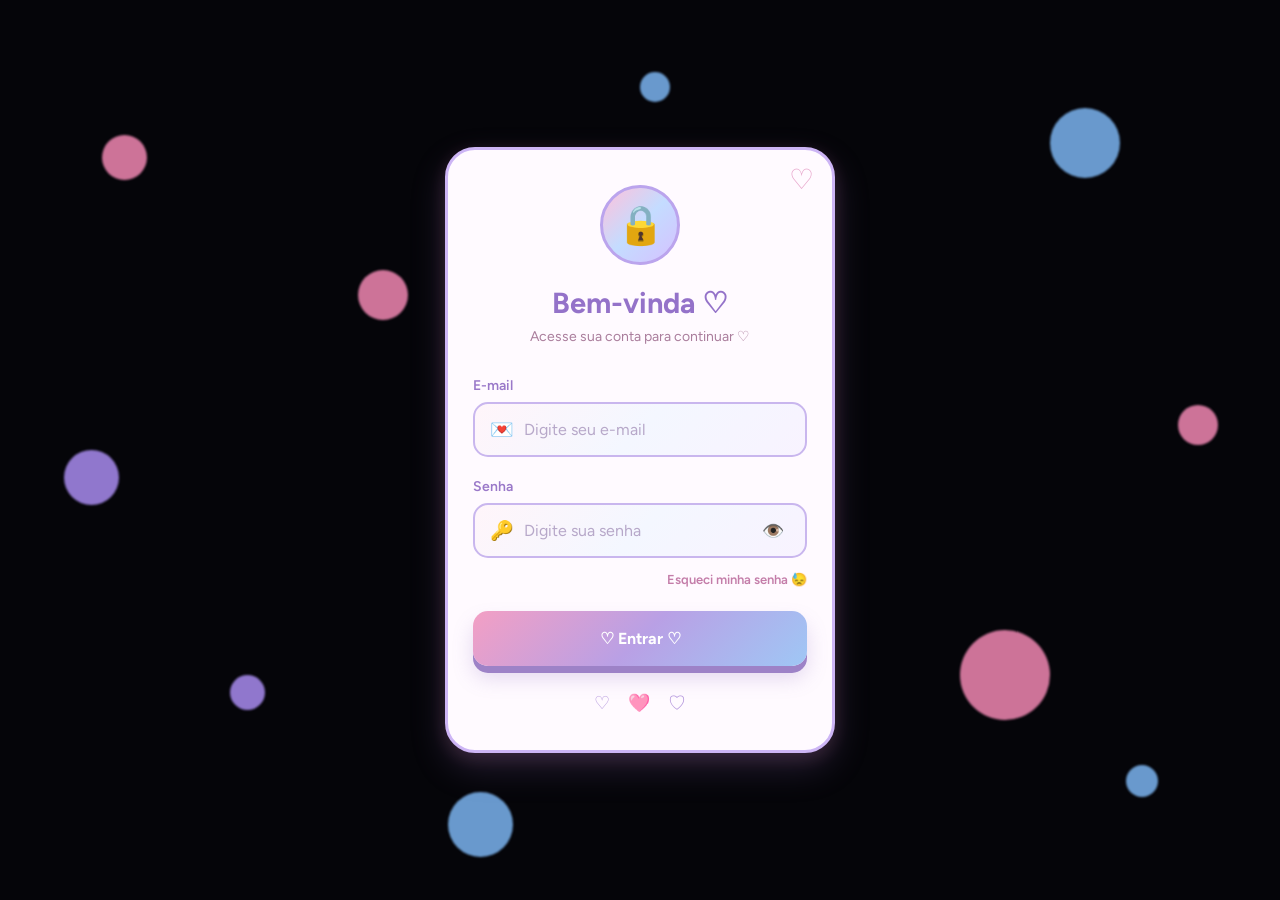
==== meu site -lívia-lucas/home/index.html @ 5943e076 "Add files via upload" ====
<!DOCTYPE html>
<html lang="pt-br">

<head>
    <meta charset="UTF-8">

    <meta name="viewport" content="width=device-width, initial-scale=1.0">

    <title>Login ♡</title>

    <link rel="stylesheet" href="style.css">
</head>

<body>

    <!-- FUNDO -->
    <div class="bolinhas">

        <span class="bolinha rosa"></span>
        <span class="bolinha azul"></span>
        <span class="bolinha roxa"></span>
        <span class="bolinha rosa"></span>
        <span class="bolinha azul"></span>
        <span class="bolinha roxa"></span>
        <span class="bolinha rosa"></span>
        <span class="bolinha azul"></span>
        <span class="bolinha roxa"></span>
        <span class="bolinha rosa"></span>
        <span class="bolinha azul"></span>
        <span class="bolinha roxa"></span>

    </div>


    <!-- LOGIN -->
    <div class="login-container">

        <div class="login-card">

            <div class="coracao">
                ♡
            </div>


            <div class="logo">
                🔒
            </div>


            <div class="icone">

                <h1>
                    Bem-vinda ♡
                </h1>

                <p>
                    Acesse sua conta para continuar ♡
                </p>

            </div>


            <form id="login">

                <!-- E-MAIL -->
                <div class="input-grupo">

                    <label for="email">
                        E-mail
                    </label>

                    <div class="input-box">

                        <span>💌</span>

                        <input
                            type="email"
                            id="email"
                            placeholder="Digite seu e-mail"
                        >

                    </div>

                </div>


                <!-- SENHA -->
                <div class="input-grupo">

                    <label for="senha">
                        Senha
                    </label>

                    <div class="input-box">

                        <span>🔑</span>

                        <input
                            type="password"
                            id="senha"
                            placeholder="Digite sua senha"
                        >

                        <button
                            type="button"
                            id="togglepass"
                            aria-label="Mostrar senha"
                        >
                            👁️
                        </button>

                    </div>

                </div>


                <!-- ESQUECI -->
                <a
                    href="#"
                    class="esqueci"
                    id="esqueci"
                >
                    Esqueci minha senha 😓
                </a>


                <!-- ENTRAR -->
                <button
                    type="submit"
                    class="btn-login"
                >
                    ♡ Entrar ♡
                </button>


                <!-- MENSAGEM -->
                <div id="mensagem"></div>

            </form>


            <div class="decoracao">
                ♡　🩷　♡
            </div>

        </div>

    </div>


    <script src="script.js"></script>

</body>

</html>
---- meu site -lívia-lucas/home/style.css ----
@import url('https://fonts.googleapis.com/css2?family=Figtree:wght@300;400;500;600;700;800&display=swap');


* {
    margin: 0;
    padding: 0;
    box-sizing: border-box;
    font-family: "Figtree", sans-serif;
}


body {
    min-height: 100vh;

    display: flex;
    align-items: center;
    justify-content: center;

    background: #050509;

    overflow: hidden;
}


/* ========================================
   BOLINHAS
======================================== */

.bolinhas {
    position: fixed;
    inset: 0;

    width: 100%;
    height: 100%;

    overflow: hidden;

    pointer-events: none;

    z-index: 0;
}


.bolinha {
    position: absolute;

    border-radius: 50%;

    opacity: 0.8;

    filter: blur(1px);

    animation:
        flutuar 9s ease-in-out infinite,
        mudarCor 7s ease-in-out infinite;
}


.bolinha:nth-child(1) {
    width: 45px;
    height: 45px;
    left: 8%;
    top: 15%;
}


.bolinha:nth-child(2) {
    width: 70px;
    height: 70px;
    left: 82%;
    top: 12%;
}


.bolinha:nth-child(3) {
    width: 35px;
    height: 35px;
    left: 18%;
    top: 75%;
}


.bolinha:nth-child(4) {
    width: 90px;
    height: 90px;
    left: 75%;
    top: 70%;
}


.bolinha:nth-child(5) {
    width: 30px;
    height: 30px;
    left: 50%;
    top: 8%;
}


.bolinha:nth-child(6) {
    width: 55px;
    height: 55px;
    left: 5%;
    top: 50%;
}


.bolinha:nth-child(7) {
    width: 40px;
    height: 40px;
    left: 92%;
    top: 45%;
}


.bolinha:nth-child(8) {
    width: 65px;
    height: 65px;
    left: 35%;
    top: 88%;
}


.bolinha:nth-child(9) {
    width: 25px;
    height: 25px;
    left: 60%;
    top: 55%;
}


.bolinha:nth-child(10) {
    width: 50px;
    height: 50px;
    left: 28%;
    top: 30%;
}


.bolinha:nth-child(11) {
    width: 32px;
    height: 32px;
    left: 88%;
    top: 85%;
}


.bolinha:nth-child(12) {
    width: 75px;
    height: 75px;
    left: 45%;
    top: 40%;
}


.rosa {
    background: #ff8fbd;
}


.azul {
    background: #82bfff;
}


.roxa {
    background: #b394ff;
}


@keyframes flutuar {

    0%, 100% {
        transform: translate(0, 0);
    }

    50% {
        transform: translate(35px, -50px);
    }
}


@keyframes mudarCor {

    0% {
        box-shadow: 0 0 25px #ff8fbd;
    }

    50% {
        box-shadow: 0 0 35px #82bfff;
    }

    100% {
        box-shadow: 0 0 25px #b394ff;
    }
}


/* ========================================
   LOGIN
======================================== */

.login-container {
    position: relative;
    z-index: 2;

    width: 100%;
    max-width: 430px;

    min-height: 100vh;

    display: flex;
    align-items: center;
    justify-content: center;

    padding: 20px;
}


.login-card {
    position: relative;

    width: 100%;

    padding: 35px 25px;

    background: #fffaff;

    border: 3px solid #cdb5f5;

    border-radius: 30px;

    box-shadow:
        0 15px 35px rgba(145, 112, 190, 0.22),
        0 5px 18px rgba(255, 140, 190, 0.15);
}


.coracao {
    position: absolute;

    top: 12px;
    right: 18px;

    color: #e7a4ca;

    font-size: 28px;
}


.logo {
    width: 80px;
    height: 80px;

    margin: 0 auto 20px;

    display: flex;
    align-items: center;
    justify-content: center;

    background:
        linear-gradient(
            135deg,
            #ffc1da,
            #c4dcff,
            #d5c1ff
        );

    border: 3px solid #bba4ed;

    border-radius: 50%;

    font-size: 38px;
}


.icone {
    text-align: center;

    margin-bottom: 32px;
}


.icone h1 {
    color: #9472c9;

    font-size: 29px;

    margin-bottom: 8px;
}


.icone p {
    color: #aa7d9c;

    font-size: 14px;
}


/* ========================================
   INPUTS
======================================== */

.input-grupo {
    margin-bottom: 21px;
}


.input-grupo label {
    display: block;

    margin-bottom: 8px;

    color: #9a78c9;

    font-size: 14px;

    font-weight: 600;
}


.input-box {
    display: flex;
    align-items: center;

    gap: 10px;

    height: 55px;

    padding: 0 15px;

    background:
        linear-gradient(
            135deg,
            #fff5fa,
            #f4f7ff,
            #f8f3ff
        );

    border: 2px solid #c9b6ee;

    border-radius: 15px;

    transition: 0.3s;
}


.input-box:focus-within {
    background: #ffffff;

    border-color: #c59ee8;

    box-shadow:
        0 0 0 4px
        rgba(197, 158, 232, 0.14);
}


.input-box span {
    font-size: 19px;
}


.input-box input {
    flex: 1;

    width: 100%;
    height: 100%;

    border: none;
    outline: none;

    background: transparent;

    color: #67567d;

    font-size: 16px;
}


.input-box input::placeholder {
    color: #b7a8c9;
}


/* ========================================
   BOTÃO SENHA
======================================== */

#togglepass {
    width: 35px;
    height: 35px;

    border: none;

    background: transparent;

    cursor: pointer;

    font-size: 18px;
}


/* ========================================
   ESQUECI
======================================== */

.esqueci {
    display: block;

    text-align: right;

    margin-top: -7px;
    margin-bottom: 24px;

    color: #c47da9;

    font-size: 13px;

    font-weight: 600;

    text-decoration: none;
}


.esqueci:hover {
    color: #866dc0;
}


/* ========================================
   LOGIN
======================================== */

.btn-login {
    width: 100%;
    height: 55px;

    border: none;

    border-radius: 15px;

    background:
        linear-gradient(
            135deg,
            #f39fc4,
            #b9a0e5,
            #9fc7f5
        );

    color: white;

    font-size: 16px;

    font-weight: 700;

    cursor: pointer;

    box-shadow:
        0 7px 0 #9d82c7,
        0 12px 20px
        rgba(145, 115, 190, 0.25);

    transition: 0.2s;
}


.btn-login:hover {
    transform: translateY(-2px);
}


.btn-login:active {
    transform: translateY(5px);

    box-shadow:
        0 2px 0 #9275bd;
}


/* ========================================
   MENSAGEM
======================================== */

#mensagem {
    display: none;

    margin-top: 15px;

    padding: 12px;

    border-radius: 12px;

    text-align: center;

    font-size: 13px;

    font-weight: 600;
}


#mensagem.erro {
    display: block;

    color: #b65f86;

    background: #fff0f6;

    border: 1px solid #edb7ce;
}


#mensagem.sucesso {
    display: block;

    color: #75609b;

    background: #f1ebff;

    border: 1px solid #d1b9ed;
}


/* ========================================
   DECORAÇÃO
======================================== */

.decoracao {
    text-align: center;

    margin-top: 25px;

    color: #b395dc;

    font-size: 18px;
}


/* ========================================
   RESPONSIVO
======================================== */

@media (max-width: 430px) {

    .login-container {
        padding: 15px;
    }

    .login-card {
        padding: 30px 20px;

        border-radius: 27px;
    }
}


@media (prefers-reduced-motion: reduce) {

    .bolinha {
        animation: none;
    }
}
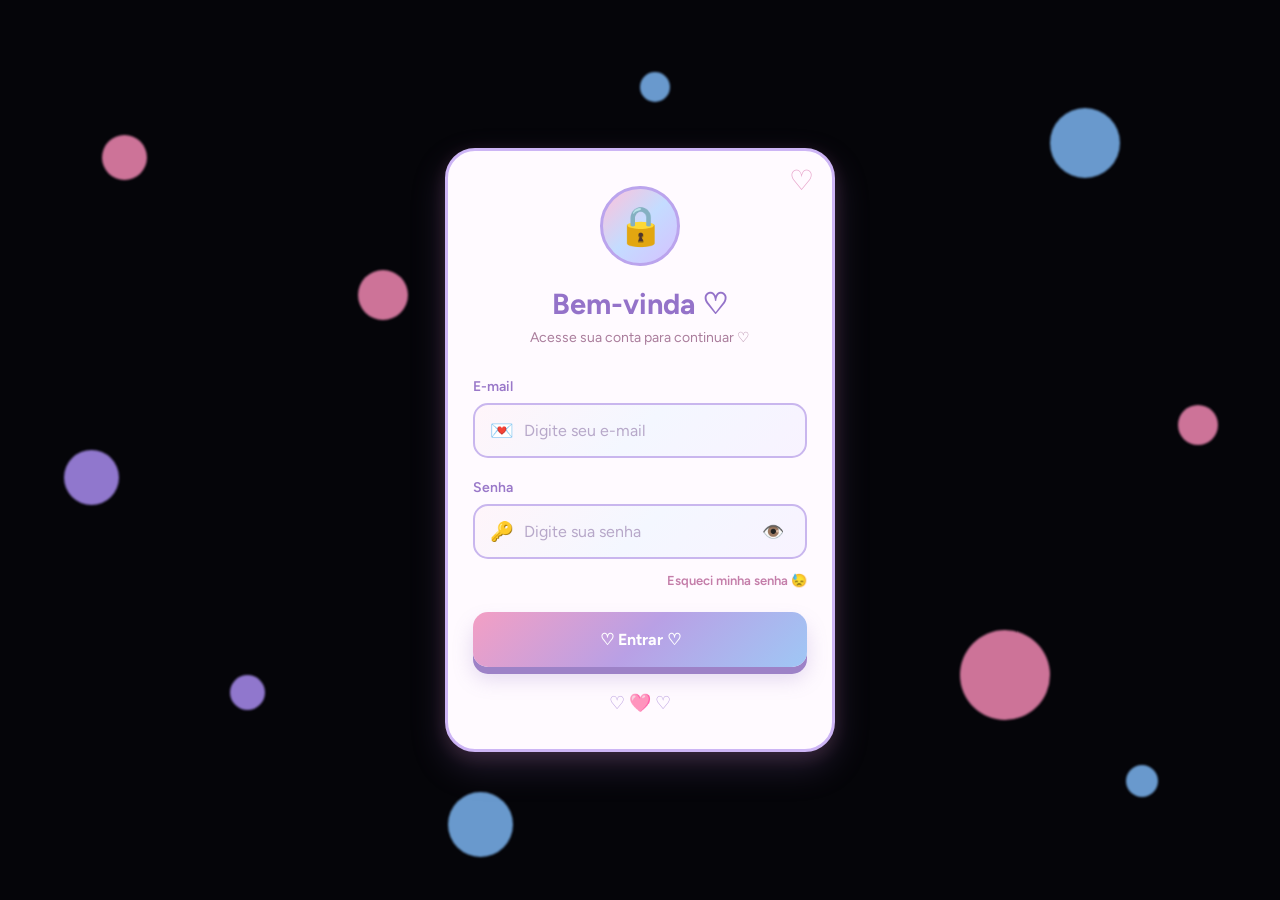
==== commit 5c810e06: "Add files via upload" ====
--- a/meu site -lívia-lucas/home/index.html
+++ b/meu site -lívia-lucas/home/index.html
@@ -2,153 +2,76 @@
 <html lang="pt-br">
 
 <head>
-    <meta charset="UTF-8">
-
-    <meta name="viewport" content="width=device-width, initial-scale=1.0">
-
-    <title>Login ♡</title>
-
-    <link rel="stylesheet" href="style.css">
+ <meta charset="UTF-8">
+ <meta name="viewport" content="width=device-width, initial-scale=1.0">
+ <title>Login ♡</title>
+ <link rel="stylesheet" href="style.css">
 </head>
 
 <body>
 
-    <!-- FUNDO -->
-    <div class="bolinhas">
+ <!-- FUNDO -->
+ <div class="bolinhas">
+   <span class="bolinha rosa"></span>
+   <span class="bolinha azul"></span>
+   <span class="bolinha roxa"></span>
+   <span class="bolinha rosa"></span>
+   <span class="bolinha azul"></span>
+   <span class="bolinha roxa"></span>
+   <span class="bolinha rosa"></span>
+   <span class="bolinha azul"></span>
+   <span class="bolinha roxa"></span>
+   <span class="bolinha rosa"></span>
+   <span class="bolinha azul"></span>
+   <span class="bolinha roxa"></span>
+ </div>
 
-        <span class="bolinha rosa"></span>
-        <span class="bolinha azul"></span>
-        <span class="bolinha roxa"></span>
-        <span class="bolinha rosa"></span>
-        <span class="bolinha azul"></span>
-        <span class="bolinha roxa"></span>
-        <span class="bolinha rosa"></span>
-        <span class="bolinha azul"></span>
-        <span class="bolinha roxa"></span>
-        <span class="bolinha rosa"></span>
-        <span class="bolinha azul"></span>
-        <span class="bolinha roxa"></span>
+ <!-- LOGIN -->
+ <div class="login-container">
+   <div class="login-card">
+     <div class="coracao">♡</div>
+     <div class="logo">🔒</div>
 
-    </div>
+     <div class="icone">
+       <h1>Bem-vinda ♡</h1>
+       <p>Acesse sua conta para continuar ♡</p>
+     </div>
 
+     <form id="login">
+       <!-- E-MAIL -->
+       <div class="input-grupo">
+         <label for="email">E-mail</label>
+         <div class="input-box">
+           <span>💌</span>
+           <input type="email" id="email" placeholder="Digite seu e-mail">
+         </div>
+       </div>
 
-    <!-- LOGIN -->
-    <div class="login-container">
+       <!-- SENHA -->
+       <div class="input-grupo">
+         <label for="senha">Senha</label>
+         <div class="input-box">
+           <span>🔑</span>
+           <input type="password" id="senha" placeholder="Digite sua senha">
+           <button type="button" id="togglepass" aria-label="Mostrar senha">👁️</button>
+         </div>
+       </div>
 
-        <div class="login-card">
+       <!-- ESQUECI -->
+       <a href="#" class="esqueci" id="esqueci">Esqueci minha senha 😓</a>
 
-            <div class="coracao">
-                ♡
-            </div>
+       <!-- ENTRAR -->
+       <button type="submit" class="btn-login">♡ Entrar ♡</button>
 
+       <!-- MENSAGEM -->
+       <div id="mensagem"></div>
+     </form>
 
-            <div class="logo">
-                🔒
-            </div>
+     <div class="decoracao">♡ 🩷 ♡</div>
+   </div>
+ </div>
 
-
-            <div class="icone">
-
-                <h1>
-                    Bem-vinda ♡
-                </h1>
-
-                <p>
-                    Acesse sua conta para continuar ♡
-                </p>
-
-            </div>
-
-
-            <form id="login">
-
-                <!-- E-MAIL -->
-                <div class="input-grupo">
-
-                    <label for="email">
-                        E-mail
-                    </label>
-
-                    <div class="input-box">
-
-                        <span>💌</span>
-
-                        <input
-                            type="email"
-                            id="email"
-                            placeholder="Digite seu e-mail"
-                        >
-
-                    </div>
-
-                </div>
-
-
-                <!-- SENHA -->
-                <div class="input-grupo">
-
-                    <label for="senha">
-                        Senha
-                    </label>
-
-                    <div class="input-box">
-
-                        <span>🔑</span>
-
-                        <input
-                            type="password"
-                            id="senha"
-                            placeholder="Digite sua senha"
-                        >
-
-                        <button
-                            type="button"
-                            id="togglepass"
-                            aria-label="Mostrar senha"
-                        >
-                            👁️
-                        </button>
-
-                    </div>
-
-                </div>
-
-
-                <!-- ESQUECI -->
-                <a
-                    href="#"
-                    class="esqueci"
-                    id="esqueci"
-                >
-                    Esqueci minha senha 😓
-                </a>
-
-
-                <!-- ENTRAR -->
-                <button
-                    type="submit"
-                    class="btn-login"
-                >
-                    ♡ Entrar ♡
-                </button>
-
-
-                <!-- MENSAGEM -->
-                <div id="mensagem"></div>
-
-            </form>
-
-
-            <div class="decoracao">
-                ♡　🩷　♡
-            </div>
-
-        </div>
-
-    </div>
-
-
-    <script src="script.js"></script>
+ <script src="script.js"></script>
 
 </body>
 
